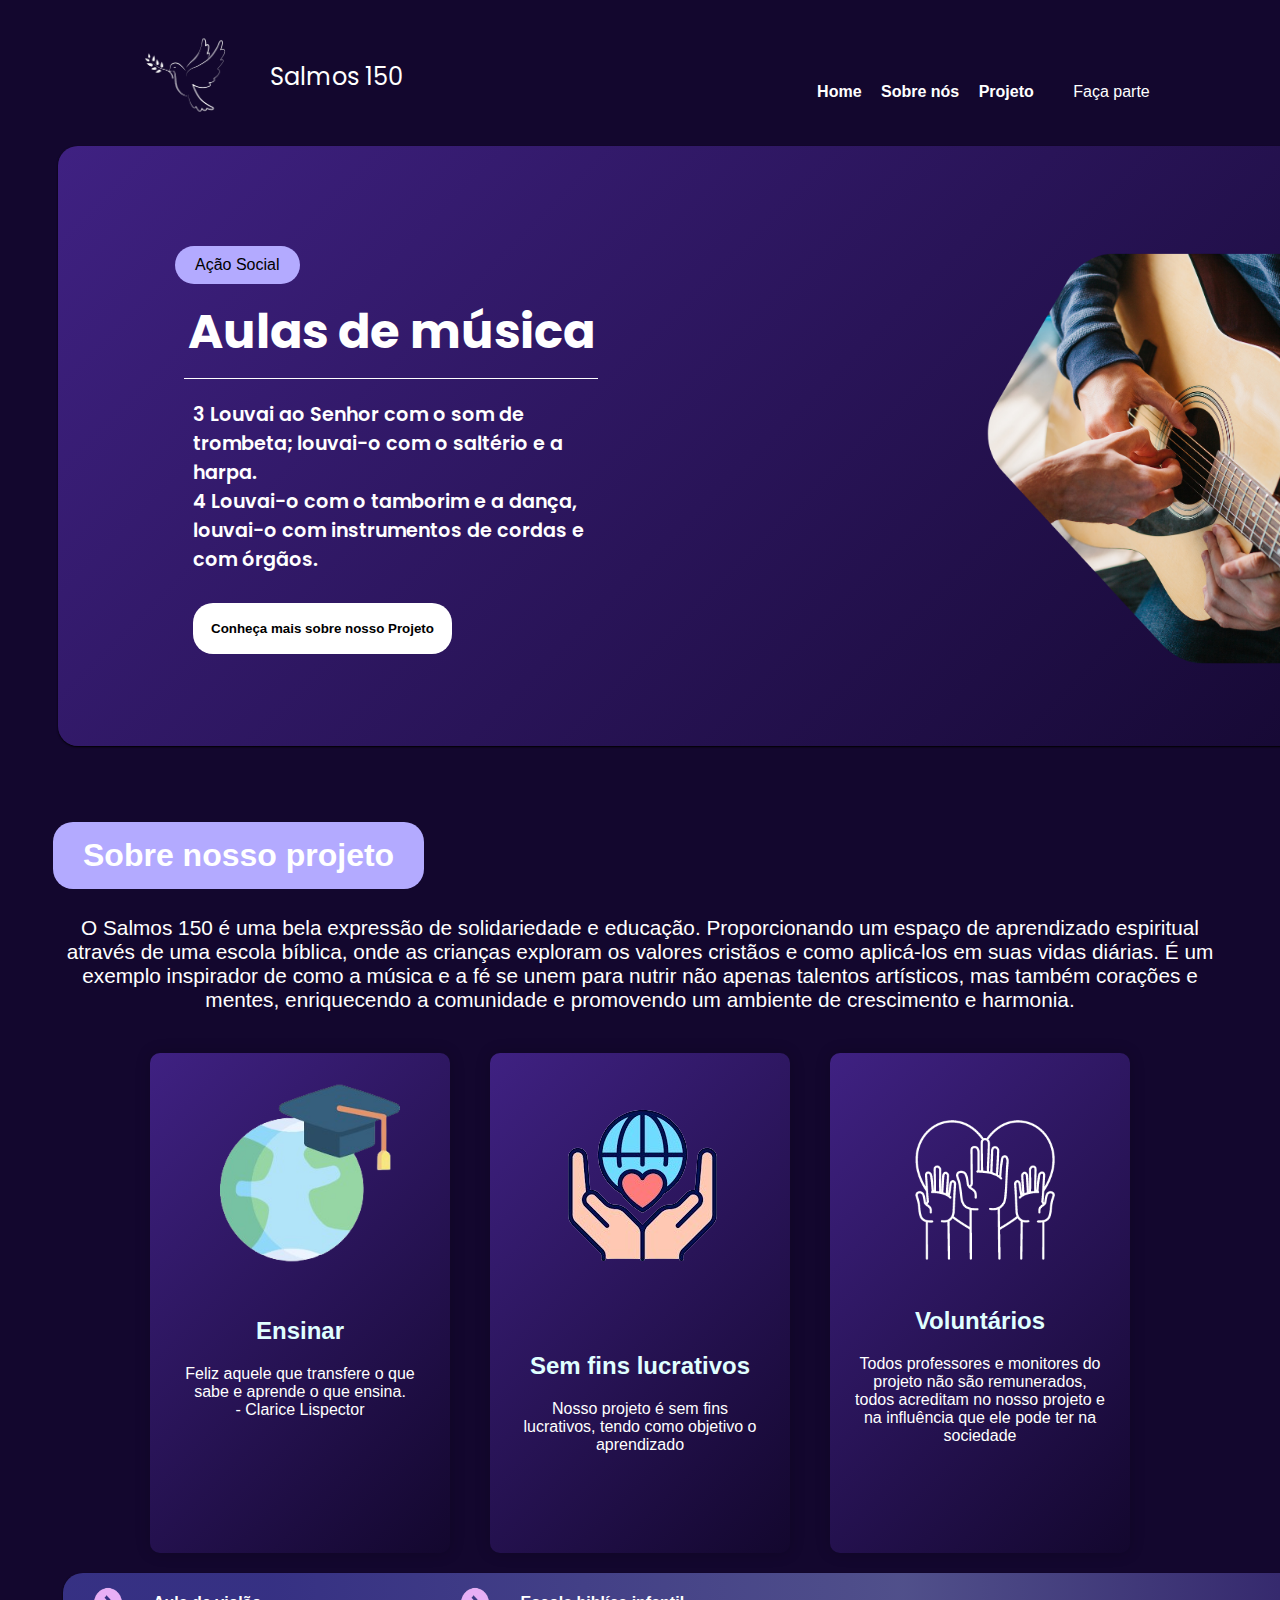
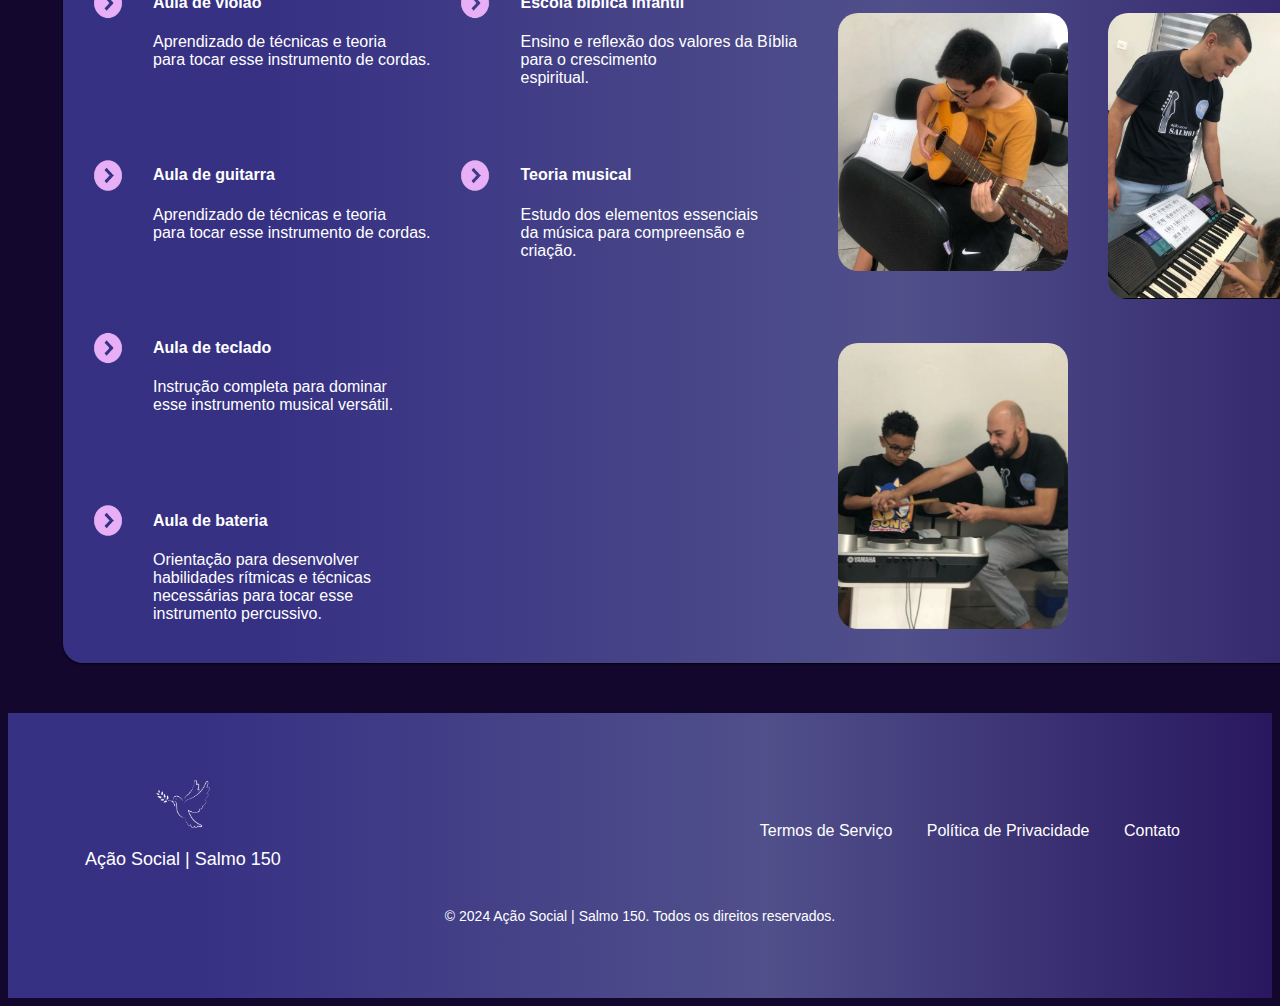
==== index.html @ ca6e35ee "Tela de cadastro e site institucional" ====
<!DOCTYPE html>
<html lang="en">

<head>
    <meta charset="UTF-8">
    <meta name="viewport" content="width=device-width, initial-scale=1.0">
    <title>Ação Social | Salmo 150</title>
    <link rel="stylesheet" href="style.css">
    <meta name="viewport" content="width=device-width, initial-scale=1.0, maximum-scale=1.0">
</head>

<body>
    <header>
        <div class="center">
            <div class="logo-container">
                <div class="logo"><img src="img/logobrancosemfundo.png"></div>
                <div class="logo-text">Salmos 150</div>
            </div>
            <div class="menu">
                <a href="#home">Home</a>
                <a href="#quemsomos">Sobre nós</a>
                <a href="#projeto">Projeto</a>
                <button onclick="facaparte()">Faça parte</button>
            </div>
        </div>
    </header>

    <section class="home" id="home">
        <div class="container-home">
            <div class="content">
                <button class="acaosocial">Ação Social</button>
                <h1>
                    Aulas de música
                </h1>
                <h3>
                    3 Louvai ao Senhor com o som de <br>trombeta; louvai-o com o saltério e a <br>harpa. <br>
                    4 Louvai-o com o tamborim e a dança,<br>louvai-o com instrumentos de cordas e <br>com órgãos.
                </h3>
                <!-- Adicionei um ID ao botão para selecioná-lo com JavaScript -->
                <button id="scrollBtn" class="conhecamais">
                    Conheça mais sobre nosso Projeto
                </button>
            </div>
            <div class="imghome">
                <img src="img/imghome.png" alt="imghome">
            </div>
        </div>
    </section>

    <section class="sobre-nos" id="quemsomos">
        <div>
            <h2 class="sobre">Sobre nosso projeto</h2>
            <p class="texto-sobre">
                O Salmos 150 é uma bela expressão de solidariedade e educação. Proporcionando um espaço de aprendizado
                espiritual através de uma escola bíblica, onde as crianças exploram os valores cristãos e como
                aplicá-los em suas vidas diárias. É um exemplo inspirador de como a música e a fé se unem para nutrir
                não apenas talentos artísticos, mas também corações e mentes, enriquecendo a comunidade e promovendo um
                ambiente de crescimento e harmonia.
            </p>
        </div>
        <div class="cards-align">
            <div class="card-sobre">
                <img class="imagem-ensinar" src="img/ensinar-removebg-preview.png" alt="Imagem 1">
                <div class="card-content-sobre">
                    <h2>Ensinar</h2>
                    <p>
                        Feliz aquele que transfere o que sabe e aprende o que ensina. <br>
                        - Clarice Lispector
                    </p>
                </div>
            </div>
            <div class="card-sobre">
                <img class="imagem-sem-fins" src="img/sem_fins_lucrativos-removebg-preview.png" alt="Imagem 2">
                <div class="card-content-sobre">
                    <h2>Sem fins lucrativos</h2>
                    <p>
                        Nosso projeto é sem fins lucrativos, tendo como objetivo o aprendizado
                    </p>
                </div>
            </div>
            <div class="card-sobre card-voluntario">
                <img class="imagem-voluntario" src="img/voluntario.png" alt="Imagem 3">
                <div class="card-content-sobre">
                    <h2>Voluntários</h2>
                    <p>
                        Todos professores e monitores do projeto não são remunerados, todos acreditam no nosso projeto e
                        na influência que ele pode ter na sociedade
                    </p>
                </div>
            </div>
        </div>
    </section>

    <section class="pagina-projeto" id="projeto">
        <div class="container pagina-projeto">
            <div class="setas">
                <div class="seta-container">
                    <div class="textoseta">
                        <img class="seta-projeto" src="img/setaprojeto-removebg-preview.png">
                        <h4 class="h4seta">Aula de violão</h4>
                    </div>
                    <span class="span-seta">Aprendizado de técnicas e teoria <br>para tocar esse instrumento de
                        cordas.</span>
                </div>

                <div class="seta-container">
                    <div class="textoseta">
                        <img class="seta-projeto" src="img/setaprojeto-removebg-preview.png">
                        <h4 class="h4seta">Aula de guitarra</h4>
                    </div>
                    <span class="span-seta">Aprendizado de técnicas e teoria <br> para tocar esse instrumento de
                        cordas.</span>
                </div>

                <div class="seta-container">
                    <div class="textoseta">
                        <img class="seta-projeto" src="img/setaprojeto-removebg-preview.png">
                        <h4 class="h4seta">Aula de teclado</h4>
                    </div>
                    <span class="span-seta">Instrução completa para dominar <br>esse instrumento musical
                        versátil.</span>
                </div>

                <div class="seta-container">
                    <div class="textoseta">
                        <img class="seta-projeto" src="img/setaprojeto-removebg-preview.png">
                        <h4 class="h4seta">Aula de bateria</h4>
                    </div>
                    <span class="span-seta">Orientação para desenvolver <br>habilidades rítmicas e técnicas <br>
                        necessárias para tocar esse <br> instrumento percussivo.</span>
                </div>

                <div class="seta-container">
                    <div class="textoseta">
                        <img class="seta-projeto" src="img/setaprojeto-removebg-preview.png">
                        <h4 class="h4seta">Escola biblíca infantil</h4>
                    </div>
                    <span class="span-seta">Ensino e reflexão dos valores da Bíblia <br> para o crescimento
                        <br>espiritual.</span>
                </div>

                <div class="seta-container">
                    <div class="textoseta">
                        <img class="seta-projeto" src="img/setaprojeto-removebg-preview.png">
                        <h4 class="h4seta">Teoria musical</h4>
                    </div>
                    <span class="span-seta">Estudo dos elementos essenciais <br> da música para compreensão e <br>
                        criação.</span>
                </div>
            </div>
            <div class="imagens-projeto">
                <div class="imgnicolas">
                    <img src="img/nicolas.jpeg" alt="imgnicolas">
                </div>
                <div class="imgdani">
                    <img src="img/danibateria.jpeg" alt="imgndani">
                </div>
                <div class="imggu">
                    <img src="img/guteclado.jpeg" alt="imggu">
                </div>
            </div>
        </div>

    </section>

    <footer class="footer">
        <div class="footer-container">
            <div class="footer-logo">
                <img src="img/logobrancosemfundo.png" alt="Logo">
                <p>Ação Social | Salmo 150</p>
            </div>
            <div class="footer-links">
                <a href="#">Termos de Serviço</a>
                <a href="#">Política de Privacidade</a>
                <a href="#">Contato</a>
            </div>
        </div>
        <div class="footer-info">
            <p>&copy; 2024 Ação Social | Salmo 150. Todos os direitos reservados.</p>
        </div>
    </footer>
    




    <script src="https://code.jquery.com/jquery-3.6.0.min.js"></script>
    <script>
        // Seleciona o botão de rolagem
        const scrollBtn = document.getElementById('scrollBtn');

        // Adiciona um ouvinte de evento de clique ao botão
        scrollBtn.addEventListener('click', () => {
            // Seleciona a seção "Sobre nosso projeto"
            const sobreSection = document.getElementById('quemsomos');
            // Obtém a posição da seção em relação ao topo da página
            const sobreSectionPosition = sobreSection.offsetTop;

            // Faz a animação de rolagem suave até a posição da seção
            window.scrollTo({
                top: sobreSectionPosition,
                behavior: 'smooth' // Faz a rolagem ser suave
            });
        });
    </script>
</body>

</html>
---- style.css ----
@import url('https://fonts.googleapis.com/css2?family=Poppins:ital,wght@0,100;0,200;0,300;0,400;0,500;0,600;0,700;0,800;0,900;1,100;1,200;1,300;1,400;1,500;1,600;1,700;1,800;1,900&display=swap');

* {
    padding: 0;
    box-sizing: border-box;
    font-family: Verdana, Geneva, Tahoma, sans-serif;
}

body {
    background-color: #13072E; /* Cor de fundo do body */
}

.logo-container {
    display: flex;
    align-items: center;
}

.logo {
    width: 150px;
    height: auto;
}

.logo img {
    width: 100%;
    height: auto;
}

.logo-text {
    margin-left: 10px; /* Espaçamento entre o logo e o texto */
    color: white;
    font-size: 1.5rem; /* Tamanho do texto */
    font-family: "Poppins", sans-serif;
}

.center {
    display: flex;
    justify-content: space-between; /* Alinha os elementos ao redor da página */
    align-items: center;
    max-width: 1110px;
    margin: 0 auto;
    padding: 20px 2%; /* Adiciona um pouco de padding ao redor do cabeçalho */
}

.cards-align {
    display: flex;
    justify-content: center;
    flex-wrap: wrap;
  }
  
  .sobre {
    color: white;
    font-size: 2rem;
    text-align: center;
    font-weight: 600;
    font-family: 'Signika Negative', sans-serif;
    background-color: #B3AAFF;
    border-radius: 20px;
    padding: 15px 30px;
    display: inline-block;
    left: 45px;
    position: relative;
    top: 50px; /* Adiciona um deslocamento de 10 pixels para baixo */
}

  .texto-sobre {
    color: #FFFFFF;
    margin-top: 50px;
    font-size: 1.3rem;
    margin-left: 3%;
    margin-right: 3%;
    text-align: center;
  }
  
  .cards-align {
    display: flex;
    justify-content: center;
    flex-wrap: wrap;
    margin-left: 50px; /* Adiciona uma margem à esquerda para afastar os cards do contêiner */
    margin-right: 50px; /* Adiciona uma margem à direita para afastar os cards do contêiner */
}

.card-sobre {
    width: 300px;
    height: 500px;
    background-image: linear-gradient(135deg, #3F2182, #13072E);
    margin: 20px; /* Adiciona uma margem ao redor de cada card para separá-los */
    border-radius: 10px;
    text-align: center;
    box-shadow: 0px 0px 15px rgba(0, 0, 0, 0.201);
}
  
  .card-sobre:hover {
    scale: 1.02;
    transition: transform 0.3s ease;
  }
  
  .card-content-sobre {
    padding: 25px;
  }
  
  .card-sobre h2 {
    font-size: 24px;
    margin-top: 25px;
    font-family: 'Signika Negative', sans-serif;
    color: #E0FFFF;
  }
  
  .card-sobre p {
    color: #FFFFFF;
    margin-top: 10px;
  }

.card-sobre .imagem-ensinar {
    max-width: 60%; 
    height: auto; 
    border-radius: 20px;
    margin-left: 20px;
    margin-top: 30px;
}

.card-sobre .imagem-sem-fins {
    max-width: 80%; 
    height: auto; 
    border-radius: 20px;
    margin-left: 5px;
    margin-top: 20px;
}

.card-voluntario .card-content-sobre {
    padding: 25px;
    margin-top: -100px; /* Ajuste conforme necessário */
}

.card-voluntario .imagem-voluntario {
    max-width: 110%; 
    height: auto; 
    border-radius: 20px;
    margin-left: -10px;
    margin-top: -30px;
}

.menu {
    padding-top: 30px;
    width: 50%;
    text-align: right;
}

.menu a {
    color: white;
    text-decoration: none;
    font-weight: bold;
    margin-right: 15px;
}

.menu button {
    border: none;
    background-color: transparent;
    padding: 10px 20px;
    font-size: 16px;
    cursor: pointer;
    color: white;
}

.menu button:hover {
    background-color: #ddd;
    border-radius: 20px;
}

.container-home {
    display: flex;
    align-items: flex-start;
    height: 600px;
    background-image: linear-gradient(135deg, #3F2182, #13072E);
    margin-left: 50px;
    border-radius: 20px;
    box-shadow: 0px 1px 2px 0px;
    overflow: hidden;
    width: 1400px;
}

.imghome {
    background-color: transparent;
    flex: 1;
    display: flex;
    justify-content: center;
    align-items: center;
}

.imghome img {
    background-color: transparent;
    max-width: 200%; 
    max-height: 100%;
}

.container-home a {
    width: 100%;
}

h1 {
    background-color: transparent;
    margin-top: 12px;
    margin-left: 10%;
    color: white;
    font-size: 3rem;
    font-family: "Poppins", sans-serif;
    width: 100%;
    font-weight: 700;
    padding-left: 40px;
    position: relative; /* Adicionado para definir o contexto do pseudo-elemento */
}

h1::after {
    content: '';
    display: block;
    width: 46%; /* Ajuste a largura conforme necessário */
    height: 1px; /* Altura da linha */
    background-color: white; /* Cor da linha */
    margin: 4px auto; /* Espaçamento da linha */
    position: absolute;
    bottom: -15px; /* Ajuste para a posição vertical da linha */
    left: 27%; /* Ajuste para centralizar a linha */
    transform: translateX(-50%); /* Ajuste para centralizar a linha */
}


h3 {
    background-color: transparent;
    margin-top: 5px; /* aumenta a margem superior para mover o h3 para baixo */
    margin-left: 10%; /* aumenta a margem esquerda para mover o h3 para a direita */
    color: white;
    font-size: 1.2rem;
    font-family: "Poppins", sans-serif;
    font-weight: 600;
    width: 900px;
    padding-left: 5%;
}

.container-home .acaosocial {
    align-self: flex-start;
    margin-right: auto;
    border: none;
    background-color: #B3AAFF;
    padding: 10px 20px;
    font-size: 16px;
    color: black;
    border-radius: 20px;
    margin-left: 13%;
    margin-top: 100px;
}

.container-home .conhecamais {
    background-color: #FFFFFF;
    border-radius: 20px;
    border: none;
    padding: 18px;
    font-family: 'Signika Negative', sans-serif;
    font-weight: 600;
    margin-left: 15%; /*para o lado direito*/
    margin-top: 10px;  /*abaixa*/
    margin-bottom: 50px;
    cursor: pointer;
    transition: 0.5s ease; 
}

.conhecamais {
    transition: all 0.3s ease;
    cursor: pointer; /* Altera o cursor para um ponteiro quando hover */
}

.container-home .conhecamais:hover {
    background-color: #D8BFD8; /* Altere para a cor desejada quando o cursor estiver sobre o botão */
    transform: scale(1.05);
}

.container.pagina-projeto {
    display: flex;
    align-items: flex-start;
    /* height: 600px; */
    margin-left: 55px;
    border-radius: 20px;
    box-shadow: 0px 1px 2px 0px;
    overflow: hidden;
    width: 1400px;
    background: rgb(56,51,136);
    background: linear-gradient(90deg, rgba(56,51,136,0.9473039215686274) 15%, rgba(83,83,143,0.9585084033613446) 60%, rgba(103,70,236,0.26102941176470584) 100%);

}

.setas {
    display: grid;
    grid-template-columns:repeat(2,1fr);
    grid-template-rows: repeat(4,1fr);
    grid-auto-flow: column;
    /* align-items: center;  */
}

.seta-container {
    margin-bottom: 50px; /* Espaço entre os contêineres */
    display: flex;
    flex-direction: column;
}

.textoseta{
    display: flex;
    flex-direction: row;
    width: 100%;
}
.setas img {
    max-width: 90px; /* Defina o tamanho máximo para as setas */
}

.setas .seta-container {
    margin-bottom: 40px; /* Espaço entre as setas */
}

.seta-container {
    display: flex; 
    align-items: center; 
}


.h4seta{
    color: white;
}

.span-seta{
    color: white;
    padding-left: 90px;
    width: 100%;
}

.imagens-projeto{
    display: grid;
    grid-template-columns:repeat(2,1fr);
    grid-template-rows: repeat(2,1fr);
    grid-auto-flow: column;
}

.imgnicolas img, .imgdani img {
    max-width: 230px; /* Defina o tamanho máximo desejado */
    height: auto; /* Mantenha a altura proporcional */
    border-radius: 20px;
    margin-top: 40px; /* Desce a imagem 40 pixels */
    margin-left: 40px; /* Move a imagem 40 pixels para a direita */
}

.imggu img {
    max-width: 230px; /* Defina o tamanho máximo desejado */
    height: auto; /* Mantenha a altura proporcional */
    border-radius: 20px;
    margin-top: 40px; /* Desce a imagem 40 pixels */
    margin-left: 40px; /* Move a imagem 40 pixels para a direita */
}

.footer {
    background: rgb(56,51,136);
    background: linear-gradient(90deg, rgba(56,51,136,0.9473039215686274) 15%, rgba(83,83,143,0.9585084033613446) 60%, rgba(103,70,236,0.26102941176470584) 100%);
    color: white;
    padding: 60px 0; /* Aumenta o espaço interno do footer */
    text-align: center;
    margin-top: 50px; /* Adiciona margem superior para separar do conteúdo acima */
}


.footer-container {
    display: flex;
    justify-content: space-between;
    align-items: center;
    max-width: 1110px;
    margin: 0 auto;
}

.footer-logo img {
    width: 100px; /* Defina o tamanho desejado para o logo */
}

.footer-logo p {
    font-size: 18px;
    margin-top: 10px;
}

.footer-links a {
    color: white;
    text-decoration: none;
    margin: 0 15px;
    font-size: 16px;
    transition: color 0.3s ease;
}

.footer-links a:hover {
    color: #B3AAFF;
}

.footer-info {
    margin-top: 20px;
    font-size: 14px;
}
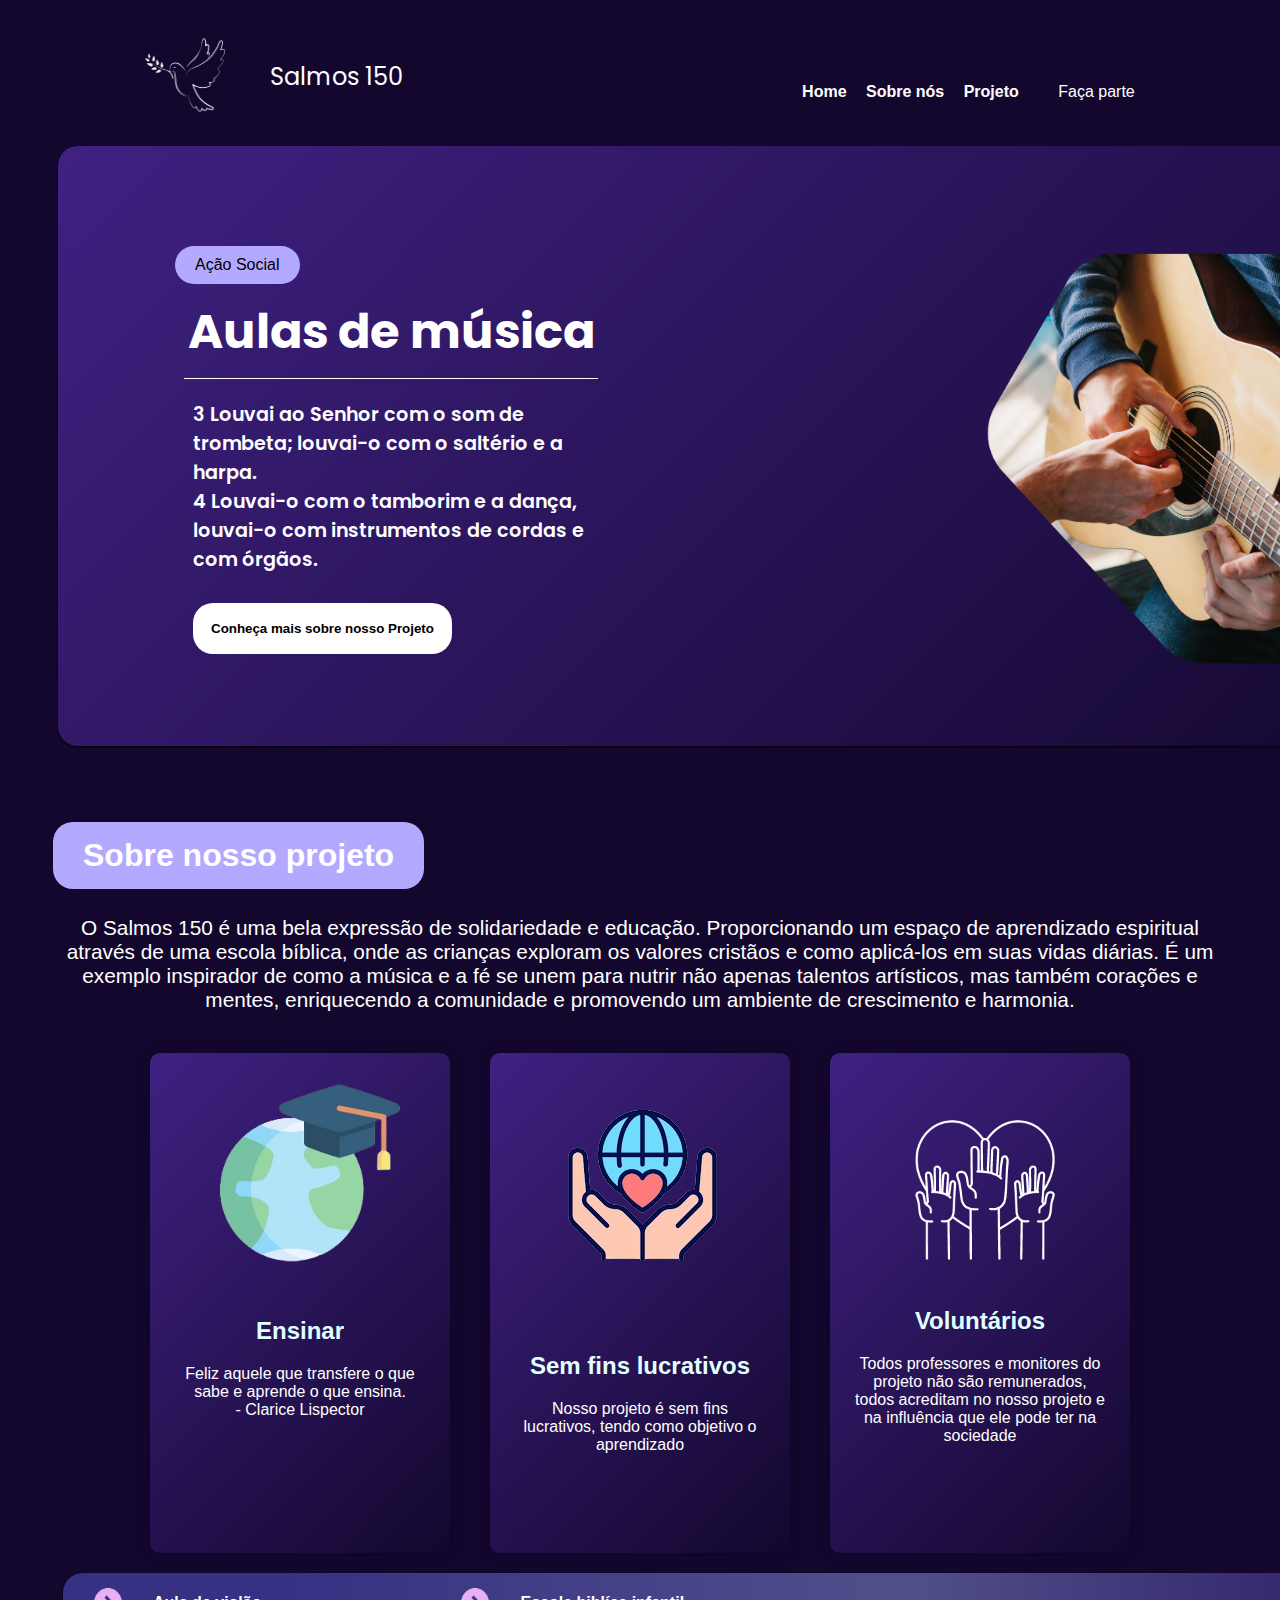
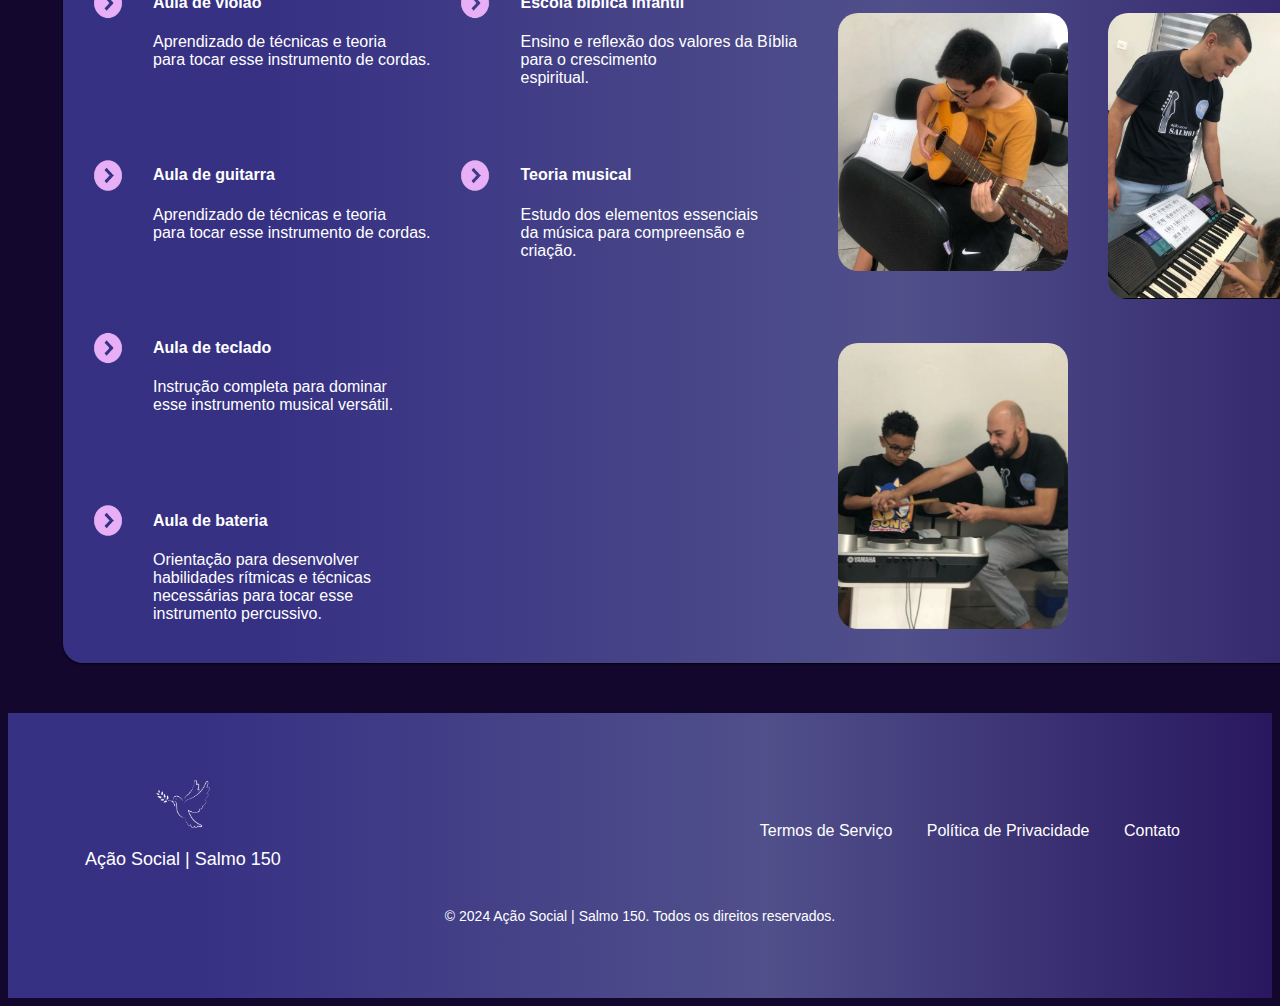
==== commit 88337ac9: "Adicionando tela de login, sidebar e interação" ====
--- a/index.html
+++ b/index.html
@@ -20,7 +20,10 @@
                 <a href="#home">Home</a>
                 <a href="#quemsomos">Sobre nós</a>
                 <a href="#projeto">Projeto</a>
-                <button onclick="facaparte()">Faça parte</button>
+                <a href="cadastro.html">
+                    <button onclick="facaparte()">Faça parte</button>
+                </a>
+                
             </div>
         </div>
     </header>
@@ -202,6 +205,10 @@
                 behavior: 'smooth' // Faz a rolagem ser suave
             });
         });
+
+
+
+   
     </script>
 </body>
 
